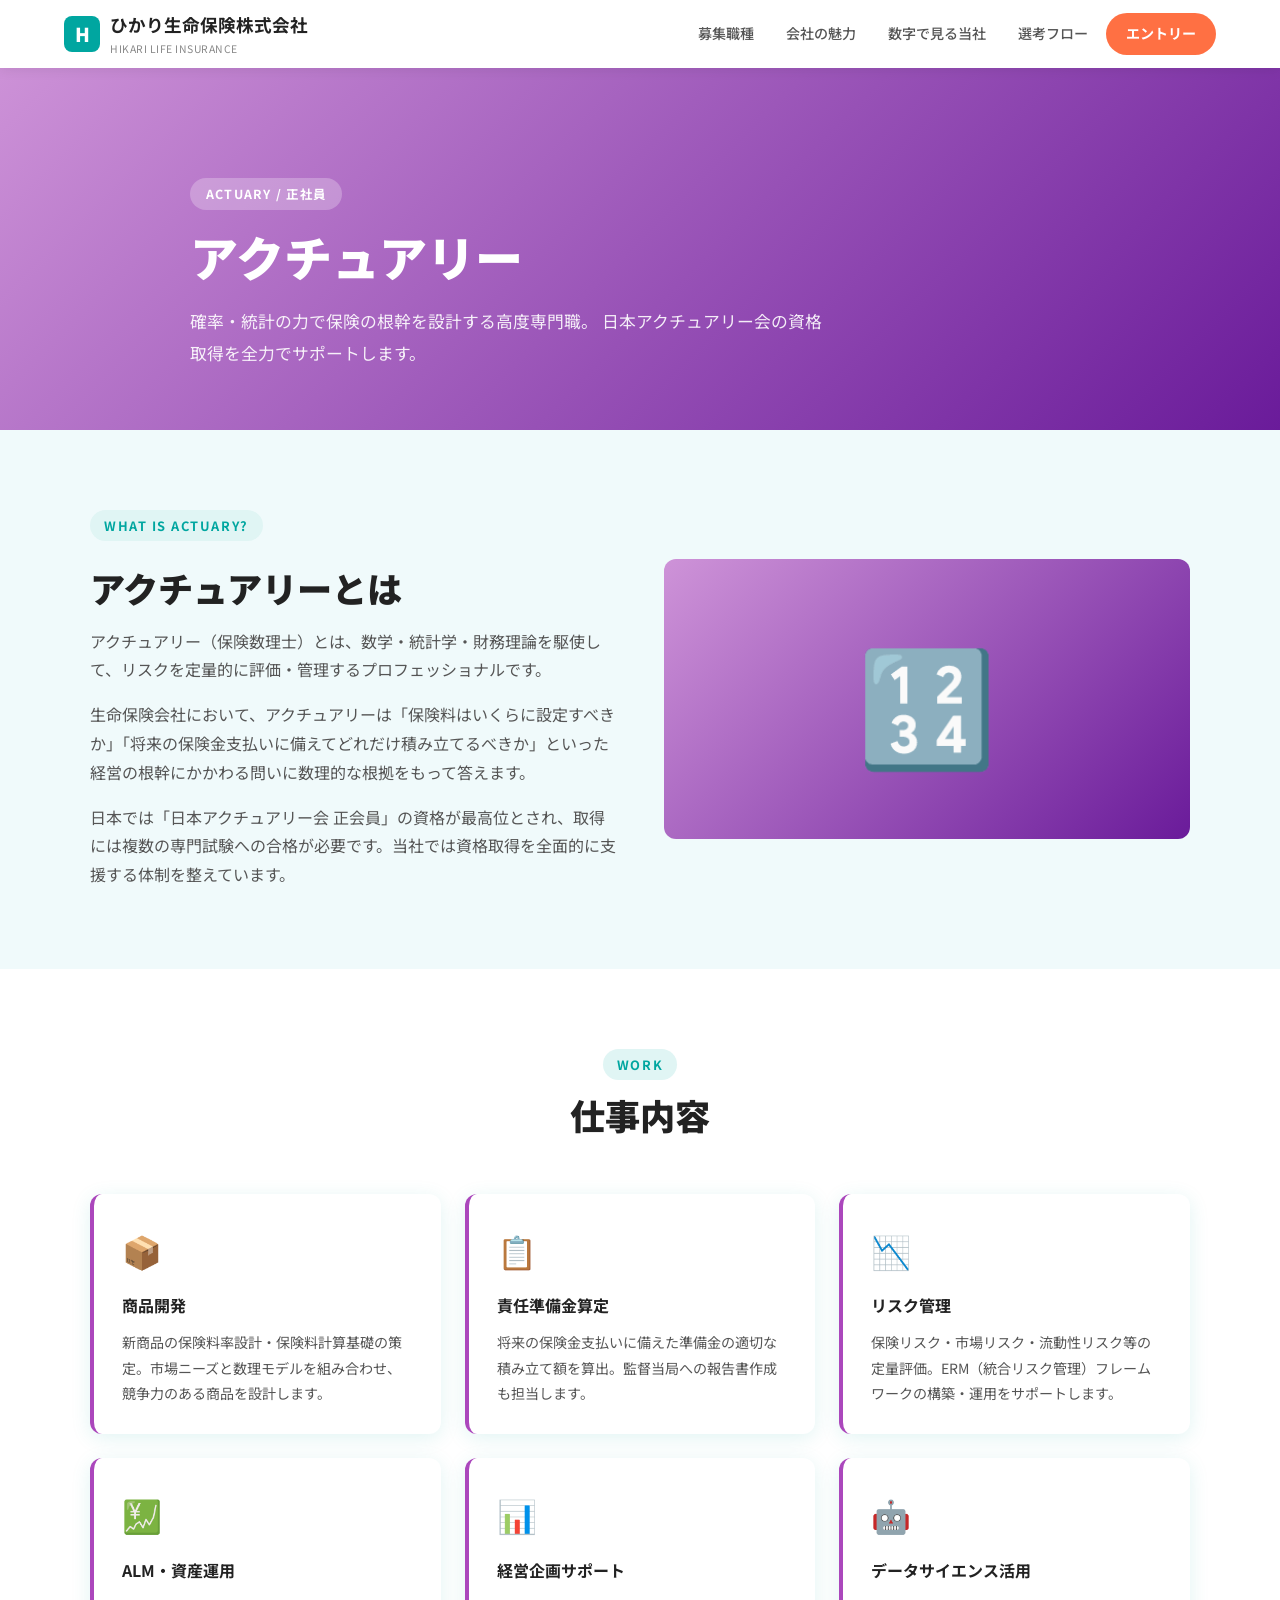
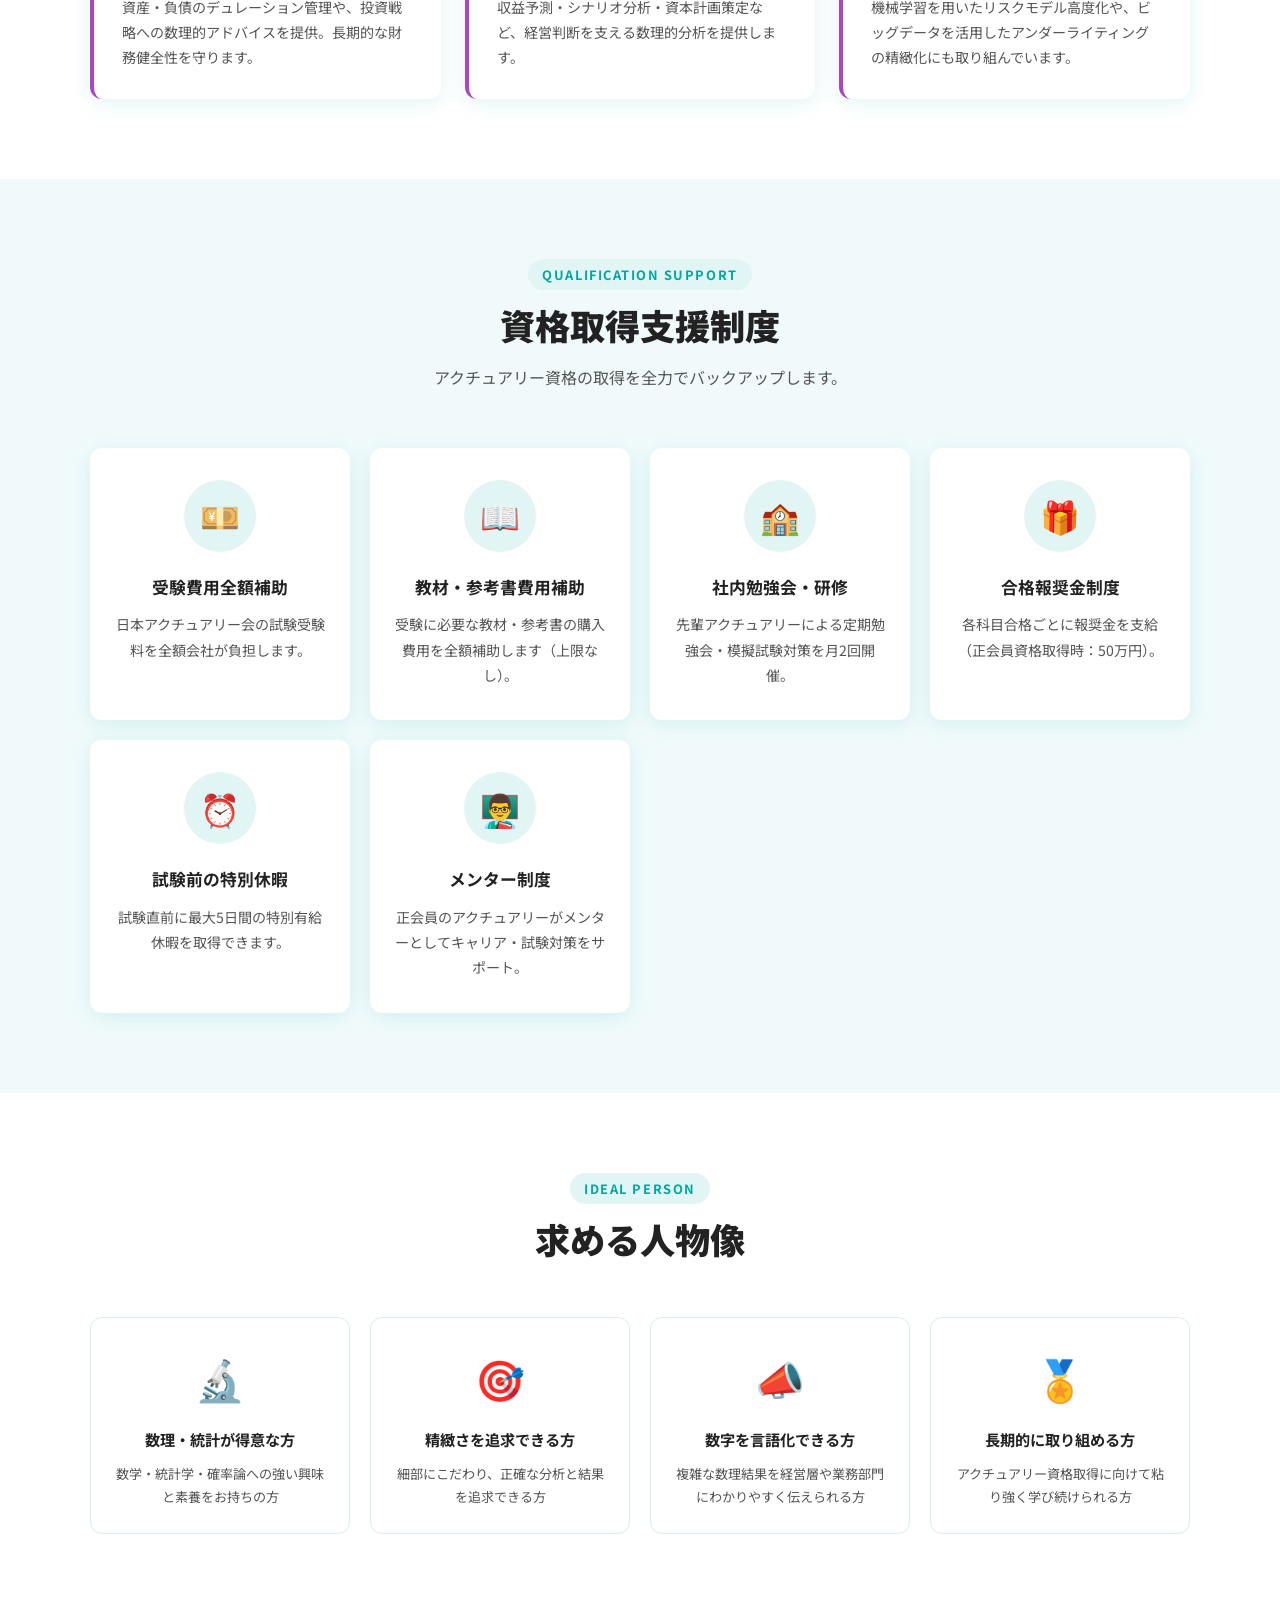
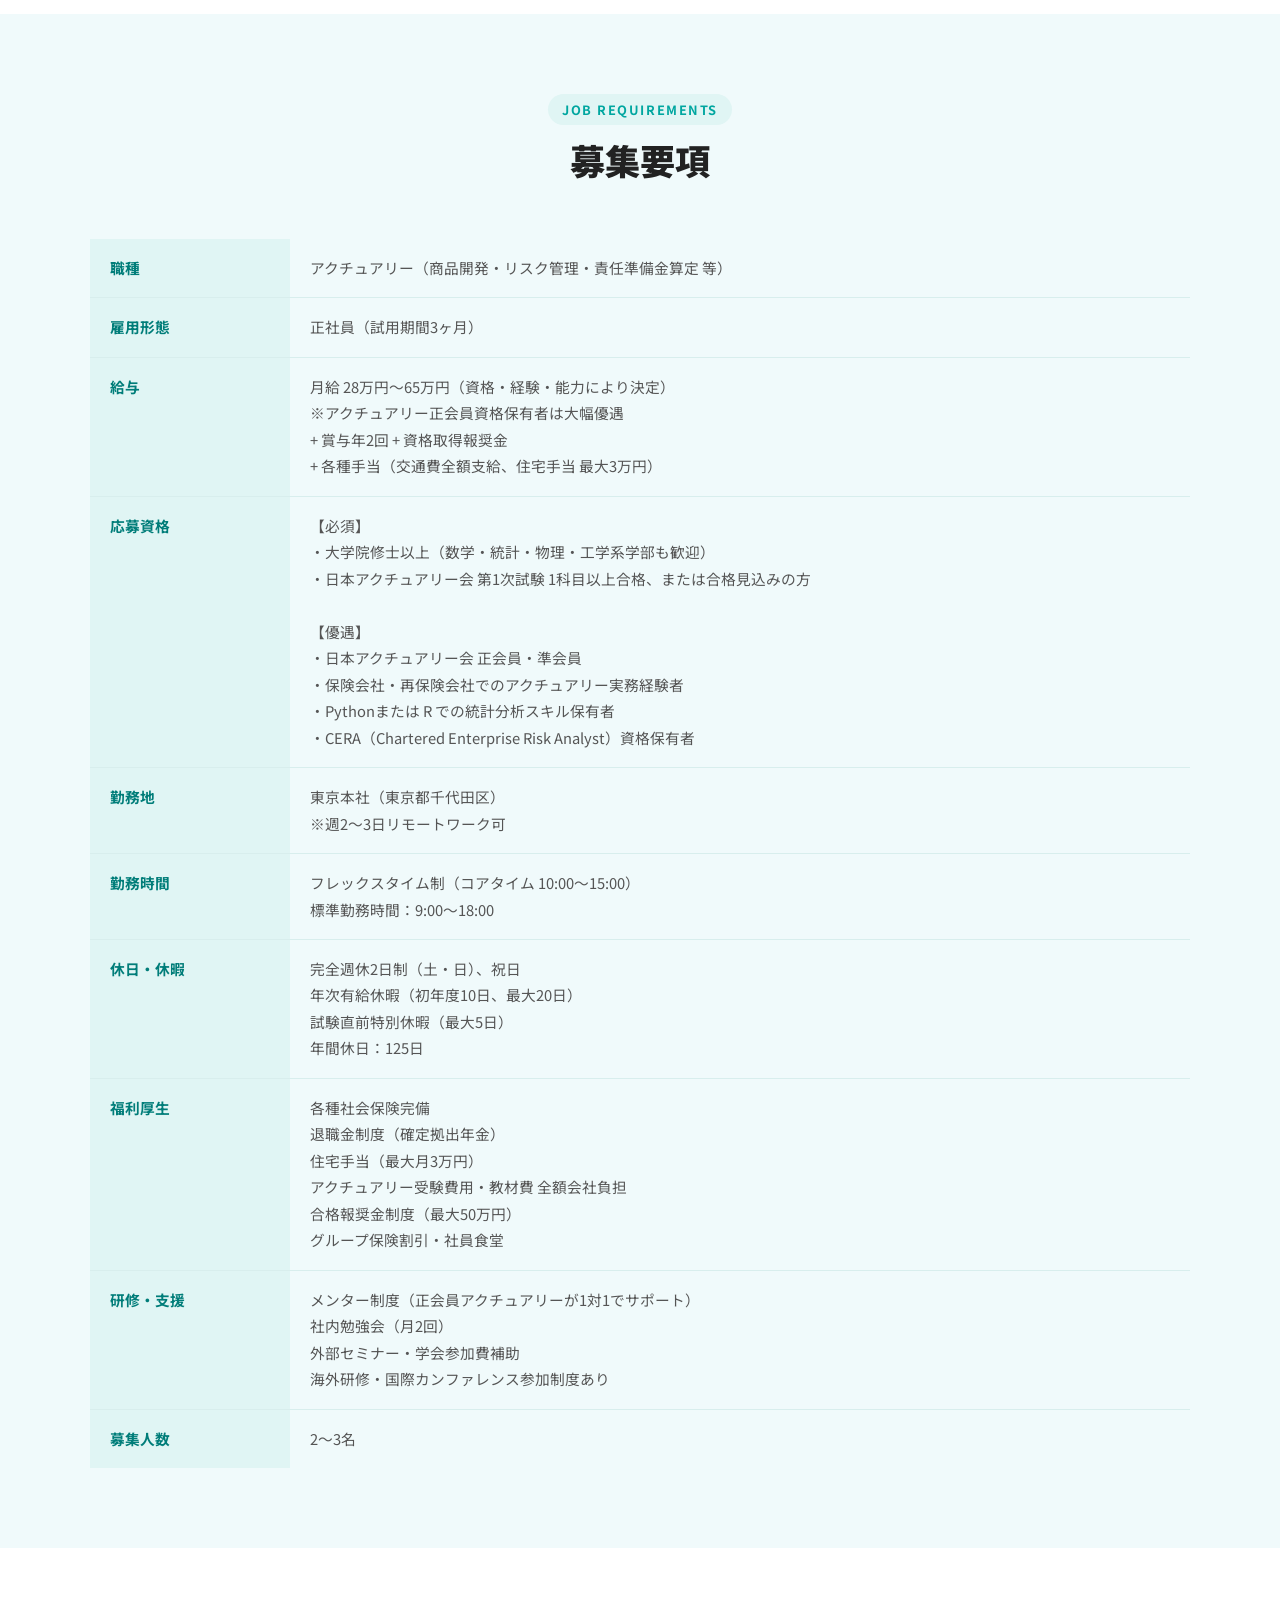
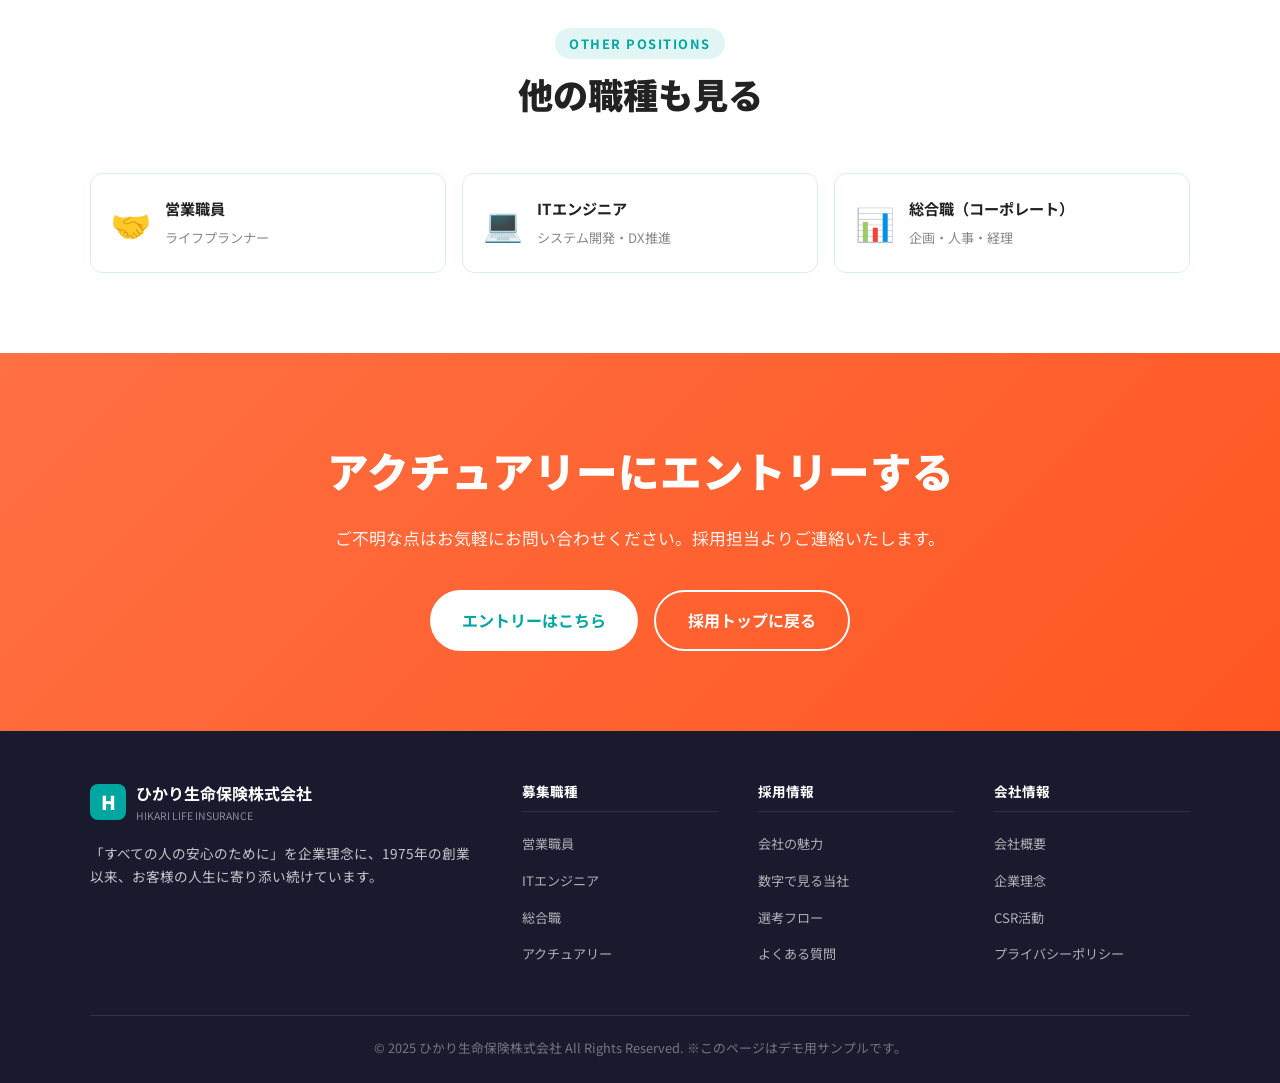
==== actuary.html @ d6d410f1 "やったね" ====
<!DOCTYPE html>
<html lang="ja">
<head>
  <meta charset="UTF-8">
  <meta name="viewport" content="width=device-width, initial-scale=1.0">
  <title>アクチュアリー募集 | ひかり生命保険株式会社</title>
  <meta name="description" content="ひかり生命保険のアクチュアリー募集。数理・リスク管理・商品開発で活躍するプロフェッショナルを求めています。">
  <link rel="stylesheet" href="css/style.css">
</head>
<body>

  <!-- ヘッダー -->
  <header class="site-header">
    <div class="header-inner">
      <div class="logo">
        <a href="index.html">
          <div class="logo-mark">H</div>
          <div class="logo-text">
            ひかり生命保険株式会社
            <span>HIKARI LIFE INSURANCE</span>
          </div>
        </a>
      </div>
      <nav class="main-nav" id="mainNav">
        <ul>
          <li><a href="index.html#jobs">募集職種</a></li>
          <li><a href="index.html#appeal">会社の魅力</a></li>
          <li><a href="index.html#numbers">数字で見る当社</a></li>
          <li><a href="index.html#flow">選考フロー</a></li>
          <li><a href="#" class="btn-entry-nav">エントリー</a></li>
        </ul>
      </nav>
      <button class="hamburger" id="hamburger" aria-label="メニュー">
        <span></span><span></span><span></span>
      </button>
    </div>
  </header>

  <!-- パンくず -->
  <nav class="breadcrumb">
    <ol>
      <li><a href="index.html">採用トップ</a></li>
      <li>アクチュアリー</li>
    </ol>
  </nav>

  <!-- ページヒーロー -->
  <section class="page-hero act">
    <div class="page-hero-inner">
      <span class="page-hero-badge">ACTUARY / 正社員</span>
      <h1>アクチュアリー</h1>
      <p class="page-hero-desc">
        確率・統計の力で保険の根幹を設計する高度専門職。
        日本アクチュアリー会の資格取得を全力でサポートします。
      </p>
    </div>
  </section>

  <!-- アクチュアリーとは -->
  <section class="section section-light">
    <div class="container">
      <div style="display: grid; grid-template-columns: 1fr 1fr; gap: 48px; align-items: center;">
        <div>
          <span class="section-label">WHAT IS ACTUARY?</span>
          <h2 class="section-title" style="text-align: left; margin-top: 12px;">アクチュアリーとは</h2>
          <p style="color: var(--text-mid); margin-bottom: 16px;">
            アクチュアリー（保険数理士）とは、数学・統計学・財務理論を駆使して、リスクを定量的に評価・管理するプロフェッショナルです。
          </p>
          <p style="color: var(--text-mid); margin-bottom: 16px;">
            生命保険会社において、アクチュアリーは「保険料はいくらに設定すべきか」「将来の保険金支払いに備えてどれだけ積み立てるべきか」といった経営の根幹にかかわる問いに数理的な根拠をもって答えます。
          </p>
          <p style="color: var(--text-mid);">
            日本では「日本アクチュアリー会 正会員」の資格が最高位とされ、取得には複数の専門試験への合格が必要です。当社では資格取得を全面的に支援する体制を整えています。
          </p>
        </div>
        <div style="background: linear-gradient(135deg, #CE93D8, #6A1B9A); border-radius: var(--radius); height: 280px; display: flex; align-items: center; justify-content: center; font-size: 7rem;">
          🔢
        </div>
      </div>
    </div>
  </section>

  <!-- 仕事内容 -->
  <section class="section">
    <div class="container">
      <div class="section-head">
        <span class="section-label">WORK</span>
        <h2 class="section-title">仕事内容</h2>
      </div>
      <div style="display: grid; grid-template-columns: repeat(auto-fit, minmax(260px, 1fr)); gap: 24px;">

        <div style="background: white; border-radius: var(--radius); padding: 28px; box-shadow: var(--shadow); border-left: 4px solid #AB47BC;">
          <div style="font-size: 2rem; margin-bottom: 12px;">📦</div>
          <h3 style="font-size: 1rem; font-weight: 700; color: var(--text-dark); margin-bottom: 10px;">商品開発</h3>
          <p style="font-size: 0.88rem; color: var(--text-mid);">
            新商品の保険料率設計・保険料計算基礎の策定。市場ニーズと数理モデルを組み合わせ、競争力のある商品を設計します。
          </p>
        </div>

        <div style="background: white; border-radius: var(--radius); padding: 28px; box-shadow: var(--shadow); border-left: 4px solid #AB47BC;">
          <div style="font-size: 2rem; margin-bottom: 12px;">📋</div>
          <h3 style="font-size: 1rem; font-weight: 700; color: var(--text-dark); margin-bottom: 10px;">責任準備金算定</h3>
          <p style="font-size: 0.88rem; color: var(--text-mid);">
            将来の保険金支払いに備えた準備金の適切な積み立て額を算出。監督当局への報告書作成も担当します。
          </p>
        </div>

        <div style="background: white; border-radius: var(--radius); padding: 28px; box-shadow: var(--shadow); border-left: 4px solid #AB47BC;">
          <div style="font-size: 2rem; margin-bottom: 12px;">📉</div>
          <h3 style="font-size: 1rem; font-weight: 700; color: var(--text-dark); margin-bottom: 10px;">リスク管理</h3>
          <p style="font-size: 0.88rem; color: var(--text-mid);">
            保険リスク・市場リスク・流動性リスク等の定量評価。ERM（統合リスク管理）フレームワークの構築・運用をサポートします。
          </p>
        </div>

        <div style="background: white; border-radius: var(--radius); padding: 28px; box-shadow: var(--shadow); border-left: 4px solid #AB47BC;">
          <div style="font-size: 2rem; margin-bottom: 12px;">💹</div>
          <h3 style="font-size: 1rem; font-weight: 700; color: var(--text-dark); margin-bottom: 10px;">ALM・資産運用</h3>
          <p style="font-size: 0.88rem; color: var(--text-mid);">
            資産・負債のデュレーション管理や、投資戦略への数理的アドバイスを提供。長期的な財務健全性を守ります。
          </p>
        </div>

        <div style="background: white; border-radius: var(--radius); padding: 28px; box-shadow: var(--shadow); border-left: 4px solid #AB47BC;">
          <div style="font-size: 2rem; margin-bottom: 12px;">📊</div>
          <h3 style="font-size: 1rem; font-weight: 700; color: var(--text-dark); margin-bottom: 10px;">経営企画サポート</h3>
          <p style="font-size: 0.88rem; color: var(--text-mid);">
            収益予測・シナリオ分析・資本計画策定など、経営判断を支える数理的分析を提供します。
          </p>
        </div>

        <div style="background: white; border-radius: var(--radius); padding: 28px; box-shadow: var(--shadow); border-left: 4px solid #AB47BC;">
          <div style="font-size: 2rem; margin-bottom: 12px;">🤖</div>
          <h3 style="font-size: 1rem; font-weight: 700; color: var(--text-dark); margin-bottom: 10px;">データサイエンス活用</h3>
          <p style="font-size: 0.88rem; color: var(--text-mid);">
            機械学習を用いたリスクモデル高度化や、ビッグデータを活用したアンダーライティングの精緻化にも取り組んでいます。
          </p>
        </div>

      </div>
    </div>
  </section>

  <!-- 資格取得支援 -->
  <section class="section section-light">
    <div class="container">
      <div class="section-head">
        <span class="section-label">QUALIFICATION SUPPORT</span>
        <h2 class="section-title">資格取得支援制度</h2>
        <p class="section-desc">アクチュアリー資格の取得を全力でバックアップします。</p>
      </div>
      <div style="display: grid; grid-template-columns: repeat(auto-fit, minmax(240px, 1fr)); gap: 20px;">
        <div class="appeal-item">
          <div class="appeal-icon">💴</div>
          <h3>受験費用全額補助</h3>
          <p>日本アクチュアリー会の試験受験料を全額会社が負担します。</p>
        </div>
        <div class="appeal-item">
          <div class="appeal-icon">📖</div>
          <h3>教材・参考書費用補助</h3>
          <p>受験に必要な教材・参考書の購入費用を全額補助します（上限なし）。</p>
        </div>
        <div class="appeal-item">
          <div class="appeal-icon">🏫</div>
          <h3>社内勉強会・研修</h3>
          <p>先輩アクチュアリーによる定期勉強会・模擬試験対策を月2回開催。</p>
        </div>
        <div class="appeal-item">
          <div class="appeal-icon">🎁</div>
          <h3>合格報奨金制度</h3>
          <p>各科目合格ごとに報奨金を支給（正会員資格取得時：50万円）。</p>
        </div>
        <div class="appeal-item">
          <div class="appeal-icon">⏰</div>
          <h3>試験前の特別休暇</h3>
          <p>試験直前に最大5日間の特別有給休暇を取得できます。</p>
        </div>
        <div class="appeal-item">
          <div class="appeal-icon">👨‍🏫</div>
          <h3>メンター制度</h3>
          <p>正会員のアクチュアリーがメンターとしてキャリア・試験対策をサポート。</p>
        </div>
      </div>
    </div>
  </section>

  <!-- 求める人物像 -->
  <section class="section">
    <div class="container">
      <div class="section-head">
        <span class="section-label">IDEAL PERSON</span>
        <h2 class="section-title">求める人物像</h2>
      </div>
      <div class="persona-grid">
        <div class="persona-card">
          <div class="persona-icon">🔬</div>
          <h4>数理・統計が得意な方</h4>
          <p>数学・統計学・確率論への強い興味と素養をお持ちの方</p>
        </div>
        <div class="persona-card">
          <div class="persona-icon">🎯</div>
          <h4>精緻さを追求できる方</h4>
          <p>細部にこだわり、正確な分析と結果を追求できる方</p>
        </div>
        <div class="persona-card">
          <div class="persona-icon">📣</div>
          <h4>数字を言語化できる方</h4>
          <p>複雑な数理結果を経営層や業務部門にわかりやすく伝えられる方</p>
        </div>
        <div class="persona-card">
          <div class="persona-icon">🏅</div>
          <h4>長期的に取り組める方</h4>
          <p>アクチュアリー資格取得に向けて粘り強く学び続けられる方</p>
        </div>
      </div>
    </div>
  </section>

  <!-- 募集要項 -->
  <section class="section section-light">
    <div class="container">
      <div class="section-head">
        <span class="section-label">JOB REQUIREMENTS</span>
        <h2 class="section-title">募集要項</h2>
      </div>
      <div style="overflow-x: auto;">
        <table class="job-table">
          <tr>
            <th>職種</th>
            <td>アクチュアリー（商品開発・リスク管理・責任準備金算定 等）</td>
          </tr>
          <tr>
            <th>雇用形態</th>
            <td>正社員（試用期間3ヶ月）</td>
          </tr>
          <tr>
            <th>給与</th>
            <td>
              月給 28万円〜65万円（資格・経験・能力により決定）<br>
              ※アクチュアリー正会員資格保有者は大幅優遇<br>
              + 賞与年2回 + 資格取得報奨金<br>
              + 各種手当（交通費全額支給、住宅手当 最大3万円）
            </td>
          </tr>
          <tr>
            <th>応募資格</th>
            <td>
              【必須】<br>
              ・大学院修士以上（数学・統計・物理・工学系学部も歓迎）<br>
              ・日本アクチュアリー会 第1次試験 1科目以上合格、または合格見込みの方<br><br>
              【優遇】<br>
              ・日本アクチュアリー会 正会員・準会員<br>
              ・保険会社・再保険会社でのアクチュアリー実務経験者<br>
              ・Pythonまたは R での統計分析スキル保有者<br>
              ・CERA（Chartered Enterprise Risk Analyst）資格保有者
            </td>
          </tr>
          <tr>
            <th>勤務地</th>
            <td>東京本社（東京都千代田区）<br>※週2〜3日リモートワーク可</td>
          </tr>
          <tr>
            <th>勤務時間</th>
            <td>フレックスタイム制（コアタイム 10:00〜15:00）<br>標準勤務時間：9:00〜18:00</td>
          </tr>
          <tr>
            <th>休日・休暇</th>
            <td>
              完全週休2日制（土・日）、祝日<br>
              年次有給休暇（初年度10日、最大20日）<br>
              試験直前特別休暇（最大5日）<br>
              年間休日：125日
            </td>
          </tr>
          <tr>
            <th>福利厚生</th>
            <td>
              各種社会保険完備<br>
              退職金制度（確定拠出年金）<br>
              住宅手当（最大月3万円）<br>
              アクチュアリー受験費用・教材費 全額会社負担<br>
              合格報奨金制度（最大50万円）<br>
              グループ保険割引・社員食堂
            </td>
          </tr>
          <tr>
            <th>研修・支援</th>
            <td>
              メンター制度（正会員アクチュアリーが1対1でサポート）<br>
              社内勉強会（月2回）<br>
              外部セミナー・学会参加費補助<br>
              海外研修・国際カンファレンス参加制度あり
            </td>
          </tr>
          <tr>
            <th>募集人数</th>
            <td>2〜3名</td>
          </tr>
        </table>
      </div>
    </div>
  </section>

  <!-- 他の職種 -->
  <section class="section">
    <div class="container">
      <div class="section-head">
        <span class="section-label">OTHER POSITIONS</span>
        <h2 class="section-title">他の職種も見る</h2>
      </div>
      <div class="other-jobs">
        <a href="sales.html" class="other-job-link">
          <span class="job-emoji">🤝</span>
          <div>
            <strong>営業職員</strong><br>
            <span style="font-size:0.82rem; color:var(--text-light); font-weight:400;">ライフプランナー</span>
          </div>
        </a>
        <a href="it.html" class="other-job-link">
          <span class="job-emoji">💻</span>
          <div>
            <strong>ITエンジニア</strong><br>
            <span style="font-size:0.82rem; color:var(--text-light); font-weight:400;">システム開発・DX推進</span>
          </div>
        </a>
        <a href="corporate.html" class="other-job-link">
          <span class="job-emoji">📊</span>
          <div>
            <strong>総合職（コーポレート）</strong><br>
            <span style="font-size:0.82rem; color:var(--text-light); font-weight:400;">企画・人事・経理</span>
          </div>
        </a>
      </div>
    </div>
  </section>

  <!-- CTA -->
  <section class="cta-section">
    <div class="container">
      <h2>アクチュアリーにエントリーする</h2>
      <p>ご不明な点はお気軽にお問い合わせください。採用担当よりご連絡いたします。</p>
      <div style="display:flex; gap:16px; justify-content:center; flex-wrap:wrap;">
        <a href="#" class="btn btn-white">エントリーはこちら</a>
        <a href="index.html" class="btn btn-outline" style="border-color:white; color:white;">採用トップに戻る</a>
      </div>
    </div>
  </section>

  <!-- フッター -->
  <footer class="site-footer">
    <div class="footer-inner">
      <div class="footer-top">
        <div class="footer-brand">
          <div class="footer-logo">
            <div class="logo-mark">H</div>
            <div class="footer-logo-text">
              ひかり生命保険株式会社
              <span>HIKARI LIFE INSURANCE</span>
            </div>
          </div>
          <p>「すべての人の安心のために」を企業理念に、1975年の創業以来、お客様の人生に寄り添い続けています。</p>
        </div>
        <div class="footer-nav">
          <h4>募集職種</h4>
          <ul>
            <li><a href="sales.html">営業職員</a></li>
            <li><a href="it.html">ITエンジニア</a></li>
            <li><a href="corporate.html">総合職</a></li>
            <li><a href="actuary.html">アクチュアリー</a></li>
          </ul>
        </div>
        <div class="footer-nav">
          <h4>採用情報</h4>
          <ul>
            <li><a href="index.html#appeal">会社の魅力</a></li>
            <li><a href="index.html#numbers">数字で見る当社</a></li>
            <li><a href="index.html#flow">選考フロー</a></li>
            <li><a href="#">よくある質問</a></li>
          </ul>
        </div>
        <div class="footer-nav">
          <h4>会社情報</h4>
          <ul>
            <li><a href="#">会社概要</a></li>
            <li><a href="#">企業理念</a></li>
            <li><a href="#">CSR活動</a></li>
            <li><a href="#">プライバシーポリシー</a></li>
          </ul>
        </div>
      </div>
      <div class="footer-bottom">
        <p>&copy; 2025 ひかり生命保険株式会社 All Rights Reserved. ※このページはデモ用サンプルです。</p>
      </div>
    </div>
  </footer>

  <script src="js/main.js"></script>
</body>
</html>
---- css/style.css ----
/* ===========================
   共通スタイル - 生命保険会社採用サイト
   =========================== */

/* Google Fonts */
@import url('https://fonts.googleapis.com/css2?family=Noto+Sans+JP:wght@300;400;500;700;900&display=swap');

/* CSS変数 */
:root {
  --primary: #00A6A0;
  --primary-dark: #007D79;
  --primary-light: #E0F5F4;
  --accent: #FF7043;
  --accent-dark: #E64A19;
  --bg-light: #F0FAFB;
  --bg-gray: #F5F5F5;
  --white: #FFFFFF;
  --text-dark: #222222;
  --text-mid: #555555;
  --text-light: #888888;
  --border: #D8EEED;
  --shadow: 0 4px 20px rgba(0, 166, 160, 0.12);
  --shadow-hover: 0 8px 32px rgba(0, 166, 160, 0.22);
  --radius: 12px;
  --radius-sm: 6px;
  --transition: 0.25s ease;
}

/* リセット */
*, *::before, *::after {
  box-sizing: border-box;
  margin: 0;
  padding: 0;
}

html {
  scroll-behavior: smooth;
}

body {
  font-family: 'Noto Sans JP', sans-serif;
  font-size: 16px;
  line-height: 1.8;
  color: var(--text-dark);
  background: var(--white);
}

img {
  max-width: 100%;
  height: auto;
  display: block;
}

a {
  color: var(--primary);
  text-decoration: none;
  transition: color var(--transition);
}

a:hover {
  color: var(--primary-dark);
}

ul {
  list-style: none;
}

/* ===========================
   ヘッダー・ナビゲーション
   =========================== */

.site-header {
  position: fixed;
  top: 0;
  left: 0;
  right: 0;
  z-index: 1000;
  background: var(--white);
  box-shadow: 0 2px 12px rgba(0,0,0,0.08);
  transition: box-shadow var(--transition);
}

.header-inner {
  max-width: 1200px;
  margin: 0 auto;
  padding: 0 24px;
  height: 68px;
  display: flex;
  align-items: center;
  justify-content: space-between;
}

.logo a {
  display: flex;
  align-items: center;
  gap: 10px;
  color: var(--text-dark);
  font-weight: 700;
  font-size: 1.1rem;
}

.logo-mark {
  width: 36px;
  height: 36px;
  background: var(--primary);
  border-radius: 8px;
  display: flex;
  align-items: center;
  justify-content: center;
  color: white;
  font-size: 1.2rem;
  font-weight: 900;
}

.logo-text span {
  display: block;
  font-size: 0.65rem;
  font-weight: 400;
  color: var(--text-light);
  letter-spacing: 0.05em;
}

.main-nav ul {
  display: flex;
  align-items: center;
  gap: 4px;
}

.main-nav ul li a {
  display: block;
  padding: 8px 14px;
  color: var(--text-mid);
  font-size: 0.88rem;
  font-weight: 500;
  border-radius: var(--radius-sm);
  transition: background var(--transition), color var(--transition);
}

.main-nav ul li a:hover {
  background: var(--primary-light);
  color: var(--primary);
}

.btn-entry-nav {
  background: var(--accent) !important;
  color: var(--white) !important;
  padding: 8px 20px !important;
  border-radius: 24px !important;
  font-weight: 700 !important;
}

.btn-entry-nav:hover {
  background: var(--accent-dark) !important;
}

/* ハンバーガーメニュー */
.hamburger {
  display: none;
  flex-direction: column;
  gap: 5px;
  cursor: pointer;
  padding: 8px;
  border: none;
  background: none;
}

.hamburger span {
  display: block;
  width: 24px;
  height: 2px;
  background: var(--text-dark);
  border-radius: 2px;
  transition: all var(--transition);
}

.hamburger.active span:nth-child(1) {
  transform: translateY(7px) rotate(45deg);
}

.hamburger.active span:nth-child(2) {
  opacity: 0;
}

.hamburger.active span:nth-child(3) {
  transform: translateY(-7px) rotate(-45deg);
}

/* ===========================
   ボタン
   =========================== */

.btn {
  display: inline-flex;
  align-items: center;
  justify-content: center;
  gap: 8px;
  padding: 14px 32px;
  border-radius: 32px;
  font-size: 1rem;
  font-weight: 700;
  font-family: 'Noto Sans JP', sans-serif;
  cursor: pointer;
  border: none;
  transition: all var(--transition);
  text-decoration: none;
}

.btn-primary {
  background: var(--primary);
  color: var(--white);
}

.btn-primary:hover {
  background: var(--primary-dark);
  color: var(--white);
  transform: translateY(-2px);
  box-shadow: 0 6px 20px rgba(0, 166, 160, 0.35);
}

.btn-accent {
  background: var(--accent);
  color: var(--white);
}

.btn-accent:hover {
  background: var(--accent-dark);
  color: var(--white);
  transform: translateY(-2px);
  box-shadow: 0 6px 20px rgba(255, 112, 67, 0.35);
}

.btn-outline {
  background: transparent;
  color: var(--primary);
  border: 2px solid var(--primary);
}

.btn-outline:hover {
  background: var(--primary);
  color: var(--white);
  transform: translateY(-2px);
}

.btn-white {
  background: var(--white);
  color: var(--primary);
}

.btn-white:hover {
  background: var(--primary-light);
  color: var(--primary-dark);
  transform: translateY(-2px);
}

/* ===========================
   セクション共通
   =========================== */

.section {
  padding: 80px 24px;
}

.section-light {
  background: var(--bg-light);
}

.section-gray {
  background: var(--bg-gray);
}

.section-dark {
  background: var(--primary);
  color: var(--white);
}

.container {
  max-width: 1100px;
  margin: 0 auto;
}

.section-head {
  text-align: center;
  margin-bottom: 56px;
}

.section-label {
  display: inline-block;
  color: var(--primary);
  font-size: 0.8rem;
  font-weight: 700;
  letter-spacing: 0.12em;
  text-transform: uppercase;
  margin-bottom: 12px;
  padding: 4px 14px;
  background: var(--primary-light);
  border-radius: 20px;
}

.section-title {
  font-size: clamp(1.6rem, 3vw, 2.2rem);
  font-weight: 900;
  color: var(--text-dark);
  line-height: 1.3;
  margin-bottom: 16px;
}

.section-dark .section-title {
  color: var(--white);
}

.section-desc {
  font-size: 1rem;
  color: var(--text-mid);
  max-width: 600px;
  margin: 0 auto;
}

.section-dark .section-desc {
  color: rgba(255,255,255,0.85);
}

/* ===========================
   ヒーローセクション（index）
   =========================== */

.hero {
  min-height: 100vh;
  background: linear-gradient(135deg, #00A6A0 0%, #007D79 40%, #005F5C 100%);
  display: flex;
  align-items: center;
  padding: 100px 24px 60px;
  position: relative;
  overflow: hidden;
}

.hero::before {
  content: '';
  position: absolute;
  top: -10%;
  right: -5%;
  width: 600px;
  height: 600px;
  background: rgba(255,255,255,0.06);
  border-radius: 50%;
}

.hero::after {
  content: '';
  position: absolute;
  bottom: -15%;
  left: -8%;
  width: 500px;
  height: 500px;
  background: rgba(255,255,255,0.04);
  border-radius: 50%;
}

.hero-inner {
  max-width: 1100px;
  margin: 0 auto;
  display: grid;
  grid-template-columns: 1fr 1fr;
  gap: 60px;
  align-items: center;
  position: relative;
  z-index: 1;
}

.hero-label {
  display: inline-block;
  background: rgba(255,255,255,0.2);
  color: var(--white);
  font-size: 0.78rem;
  font-weight: 700;
  letter-spacing: 0.1em;
  padding: 6px 16px;
  border-radius: 20px;
  margin-bottom: 20px;
}

.hero-title {
  font-size: clamp(2.2rem, 4.5vw, 3.4rem);
  font-weight: 900;
  color: var(--white);
  line-height: 1.25;
  margin-bottom: 24px;
  letter-spacing: -0.02em;
}

.hero-title em {
  font-style: normal;
  color: #FFD54F;
}

.hero-desc {
  font-size: 1.05rem;
  color: rgba(255,255,255,0.9);
  margin-bottom: 40px;
  line-height: 1.9;
}

.hero-btns {
  display: flex;
  gap: 16px;
  flex-wrap: wrap;
}

.hero-visual {
  display: flex;
  flex-direction: column;
  gap: 16px;
}

.hero-card {
  background: rgba(255,255,255,0.12);
  backdrop-filter: blur(10px);
  border: 1px solid rgba(255,255,255,0.2);
  border-radius: var(--radius);
  padding: 20px 24px;
  display: flex;
  align-items: center;
  gap: 16px;
  transition: transform var(--transition);
}

.hero-card:hover {
  transform: translateX(6px);
}

.hero-card-icon {
  font-size: 2rem;
  flex-shrink: 0;
}

.hero-card-text strong {
  display: block;
  color: var(--white);
  font-size: 1rem;
  font-weight: 700;
}

.hero-card-text span {
  color: rgba(255,255,255,0.75);
  font-size: 0.85rem;
}

/* ===========================
   職種カード
   =========================== */

.job-grid {
  display: grid;
  grid-template-columns: repeat(auto-fit, minmax(240px, 1fr));
  gap: 24px;
}

.job-card {
  background: var(--white);
  border-radius: var(--radius);
  overflow: hidden;
  box-shadow: var(--shadow);
  transition: transform var(--transition), box-shadow var(--transition);
  display: flex;
  flex-direction: column;
}

.job-card:hover {
  transform: translateY(-6px);
  box-shadow: var(--shadow-hover);
}

.job-card-banner {
  height: 140px;
  display: flex;
  align-items: center;
  justify-content: center;
  font-size: 3.5rem;
  position: relative;
}

.job-card-banner.sales { background: linear-gradient(135deg, #FF7043, #FF5722); }
.job-card-banner.it    { background: linear-gradient(135deg, #42A5F5, #1565C0); }
.job-card-banner.corp  { background: linear-gradient(135deg, #26C6DA, #00838F); }
.job-card-banner.act   { background: linear-gradient(135deg, #AB47BC, #6A1B9A); }

.job-card-body {
  padding: 24px;
  flex: 1;
  display: flex;
  flex-direction: column;
}

.job-card-label {
  font-size: 0.75rem;
  font-weight: 700;
  letter-spacing: 0.08em;
  color: var(--text-light);
  text-transform: uppercase;
  margin-bottom: 8px;
}

.job-card-title {
  font-size: 1.2rem;
  font-weight: 900;
  color: var(--text-dark);
  margin-bottom: 12px;
}

.job-card-desc {
  font-size: 0.88rem;
  color: var(--text-mid);
  margin-bottom: 20px;
  flex: 1;
}

.job-card-tags {
  display: flex;
  flex-wrap: wrap;
  gap: 6px;
  margin-bottom: 20px;
}

.tag {
  display: inline-block;
  padding: 3px 10px;
  background: var(--primary-light);
  color: var(--primary-dark);
  border-radius: 20px;
  font-size: 0.75rem;
  font-weight: 500;
}

.job-card-link {
  display: inline-flex;
  align-items: center;
  gap: 6px;
  color: var(--primary);
  font-weight: 700;
  font-size: 0.9rem;
  transition: gap var(--transition);
}

.job-card-link:hover {
  gap: 10px;
}

/* ===========================
   魅力セクション
   =========================== */

.appeal-grid {
  display: grid;
  grid-template-columns: repeat(auto-fit, minmax(220px, 1fr));
  gap: 32px;
}

.appeal-item {
  text-align: center;
  padding: 32px 24px;
  background: var(--white);
  border-radius: var(--radius);
  box-shadow: var(--shadow);
  transition: transform var(--transition);
}

.appeal-item:hover {
  transform: translateY(-4px);
}

.appeal-icon {
  width: 72px;
  height: 72px;
  background: var(--primary-light);
  border-radius: 50%;
  display: flex;
  align-items: center;
  justify-content: center;
  font-size: 2rem;
  margin: 0 auto 20px;
}

.appeal-item h3 {
  font-size: 1.05rem;
  font-weight: 700;
  color: var(--text-dark);
  margin-bottom: 10px;
}

.appeal-item p {
  font-size: 0.88rem;
  color: var(--text-mid);
}

/* ===========================
   数字セクション
   =========================== */

.numbers-grid {
  display: grid;
  grid-template-columns: repeat(auto-fit, minmax(200px, 1fr));
  gap: 2px;
  background: rgba(255,255,255,0.15);
  border-radius: var(--radius);
  overflow: hidden;
}

.number-item {
  padding: 40px 24px;
  text-align: center;
  background: rgba(255,255,255,0.05);
}

.number-value {
  font-size: clamp(2.4rem, 4vw, 3.2rem);
  font-weight: 900;
  color: var(--white);
  line-height: 1;
  margin-bottom: 8px;
}

.number-value sup {
  font-size: 0.5em;
  vertical-align: super;
}

.number-label {
  font-size: 0.9rem;
  color: rgba(255,255,255,0.8);
  font-weight: 500;
}

/* ===========================
   選考フロー
   =========================== */

.flow-steps {
  display: flex;
  align-items: flex-start;
  gap: 0;
  flex-wrap: wrap;
  justify-content: center;
}

.flow-step {
  flex: 1;
  min-width: 150px;
  max-width: 200px;
  text-align: center;
  position: relative;
}

.flow-step:not(:last-child)::after {
  content: '▶';
  position: absolute;
  right: -16px;
  top: 28px;
  font-size: 1.2rem;
  color: var(--primary);
}

.flow-num {
  width: 56px;
  height: 56px;
  background: var(--primary);
  color: var(--white);
  border-radius: 50%;
  display: flex;
  align-items: center;
  justify-content: center;
  font-size: 1.3rem;
  font-weight: 900;
  margin: 0 auto 14px;
}

.flow-step h4 {
  font-size: 0.95rem;
  font-weight: 700;
  color: var(--text-dark);
  margin-bottom: 6px;
}

.flow-step p {
  font-size: 0.8rem;
  color: var(--text-mid);
  line-height: 1.5;
}

/* ===========================
   CTAセクション
   =========================== */

.cta-section {
  background: linear-gradient(135deg, #FF7043 0%, #FF5722 100%);
  padding: 80px 24px;
  text-align: center;
}

.cta-section h2 {
  font-size: clamp(1.8rem, 3.5vw, 2.6rem);
  font-weight: 900;
  color: var(--white);
  margin-bottom: 16px;
}

.cta-section p {
  font-size: 1.05rem;
  color: rgba(255,255,255,0.9);
  margin-bottom: 36px;
}

/* ===========================
   フッター
   =========================== */

.site-footer {
  background: #1A1A2E;
  color: rgba(255,255,255,0.75);
  padding: 48px 24px 24px;
}

.footer-inner {
  max-width: 1100px;
  margin: 0 auto;
}

.footer-top {
  display: grid;
  grid-template-columns: 2fr 1fr 1fr 1fr;
  gap: 40px;
  margin-bottom: 40px;
}

.footer-logo {
  display: flex;
  align-items: center;
  gap: 10px;
  margin-bottom: 16px;
}

.footer-logo .logo-mark {
  background: var(--primary);
}

.footer-logo-text {
  color: var(--white);
  font-weight: 700;
  font-size: 1rem;
}

.footer-logo-text span {
  display: block;
  font-size: 0.65rem;
  font-weight: 400;
  color: rgba(255,255,255,0.5);
}

.footer-brand p {
  font-size: 0.85rem;
  line-height: 1.7;
}

.footer-nav h4 {
  color: var(--white);
  font-size: 0.85rem;
  font-weight: 700;
  margin-bottom: 16px;
  padding-bottom: 8px;
  border-bottom: 1px solid rgba(255,255,255,0.1);
}

.footer-nav ul li {
  margin-bottom: 8px;
}

.footer-nav ul li a {
  color: rgba(255,255,255,0.65);
  font-size: 0.82rem;
  transition: color var(--transition);
}

.footer-nav ul li a:hover {
  color: var(--white);
}

.footer-bottom {
  border-top: 1px solid rgba(255,255,255,0.1);
  padding-top: 20px;
  text-align: center;
  font-size: 0.8rem;
  color: rgba(255,255,255,0.4);
}

/* ===========================
   職種詳細ページ共通
   =========================== */

/* ページヒーロー */
.page-hero {
  padding: 130px 24px 60px;
  position: relative;
  overflow: hidden;
}

.page-hero.sales { background: linear-gradient(135deg, #FF8A65, #FF5722); }
.page-hero.it    { background: linear-gradient(135deg, #64B5F6, #1565C0); }
.page-hero.corp  { background: linear-gradient(135deg, #4DD0E1, #00838F); }
.page-hero.act   { background: linear-gradient(135deg, #CE93D8, #6A1B9A); }

.page-hero-inner {
  max-width: 900px;
  margin: 0 auto;
  position: relative;
  z-index: 1;
}

.page-hero-badge {
  display: inline-block;
  background: rgba(255,255,255,0.25);
  color: var(--white);
  font-size: 0.78rem;
  font-weight: 700;
  letter-spacing: 0.1em;
  padding: 5px 16px;
  border-radius: 20px;
  margin-bottom: 16px;
}

.page-hero h1 {
  font-size: clamp(2rem, 4vw, 3rem);
  font-weight: 900;
  color: var(--white);
  margin-bottom: 20px;
  line-height: 1.25;
}

.page-hero-desc {
  font-size: 1.05rem;
  color: rgba(255,255,255,0.9);
  max-width: 640px;
  line-height: 1.9;
}

/* パンくず */
.breadcrumb {
  background: var(--bg-gray);
  padding: 12px 24px;
}

.breadcrumb ol {
  max-width: 1100px;
  margin: 0 auto;
  display: flex;
  align-items: center;
  gap: 8px;
  font-size: 0.82rem;
  color: var(--text-light);
}

.breadcrumb ol li:not(:last-child)::after {
  content: '›';
  margin-left: 8px;
}

.breadcrumb ol li a {
  color: var(--primary);
}

/* 仕事内容 */
.work-content {
  display: grid;
  grid-template-columns: 1fr 1fr;
  gap: 48px;
  align-items: start;
}

.work-content.reverse {
  grid-template-columns: 1fr 1fr;
}

.work-text h3 {
  font-size: 1.4rem;
  font-weight: 900;
  color: var(--text-dark);
  margin-bottom: 16px;
  line-height: 1.4;
}

.work-text p {
  font-size: 0.95rem;
  color: var(--text-mid);
  margin-bottom: 16px;
}

.work-visual {
  background: var(--primary-light);
  border-radius: var(--radius);
  height: 260px;
  display: flex;
  align-items: center;
  justify-content: center;
  font-size: 6rem;
}

/* チェックリスト */
.check-list {
  margin-top: 16px;
}

.check-list li {
  display: flex;
  align-items: flex-start;
  gap: 10px;
  padding: 8px 0;
  font-size: 0.92rem;
  color: var(--text-mid);
  border-bottom: 1px solid var(--border);
}

.check-list li::before {
  content: '✓';
  color: var(--primary);
  font-weight: 700;
  flex-shrink: 0;
  margin-top: 2px;
}

/* 一日の流れ */
.timeline {
  position: relative;
  padding-left: 32px;
}

.timeline::before {
  content: '';
  position: absolute;
  left: 11px;
  top: 0;
  bottom: 0;
  width: 2px;
  background: var(--border);
}

.timeline-item {
  position: relative;
  margin-bottom: 28px;
}

.timeline-item::before {
  content: '';
  position: absolute;
  left: -25px;
  top: 6px;
  width: 12px;
  height: 12px;
  background: var(--primary);
  border-radius: 50%;
  border: 2px solid var(--white);
  box-shadow: 0 0 0 2px var(--primary);
}

.timeline-time {
  font-size: 0.8rem;
  font-weight: 700;
  color: var(--primary);
  margin-bottom: 4px;
}

.timeline-item h4 {
  font-size: 1rem;
  font-weight: 700;
  color: var(--text-dark);
  margin-bottom: 4px;
}

.timeline-item p {
  font-size: 0.85rem;
  color: var(--text-mid);
}

/* 募集要項テーブル */
.job-table {
  width: 100%;
  border-collapse: collapse;
  font-size: 0.92rem;
}

.job-table th,
.job-table td {
  padding: 16px 20px;
  text-align: left;
  border-bottom: 1px solid var(--border);
  vertical-align: top;
}

.job-table th {
  width: 200px;
  background: var(--primary-light);
  color: var(--primary-dark);
  font-weight: 700;
  white-space: nowrap;
}

.job-table td {
  color: var(--text-mid);
}

.job-table tr:last-child th,
.job-table tr:last-child td {
  border-bottom: none;
}

/* スキルタグ */
.skill-tags {
  display: flex;
  flex-wrap: wrap;
  gap: 8px;
  margin-top: 12px;
}

.skill-tag {
  padding: 4px 14px;
  background: var(--bg-gray);
  border: 1px solid var(--border);
  border-radius: 20px;
  font-size: 0.8rem;
  color: var(--text-mid);
  font-weight: 500;
}

.skill-tag.required {
  background: var(--primary-light);
  border-color: var(--primary);
  color: var(--primary-dark);
}

/* 求める人物像カード */
.persona-grid {
  display: grid;
  grid-template-columns: repeat(auto-fit, minmax(200px, 1fr));
  gap: 20px;
}

.persona-card {
  background: var(--white);
  border: 1px solid var(--border);
  border-radius: var(--radius);
  padding: 24px;
  text-align: center;
  transition: border-color var(--transition), box-shadow var(--transition);
}

.persona-card:hover {
  border-color: var(--primary);
  box-shadow: var(--shadow);
}

.persona-icon {
  font-size: 2.5rem;
  margin-bottom: 12px;
}

.persona-card h4 {
  font-size: 0.95rem;
  font-weight: 700;
  color: var(--text-dark);
  margin-bottom: 8px;
}

.persona-card p {
  font-size: 0.82rem;
  color: var(--text-mid);
}

/* 他の職種を見るバナー */
.other-jobs {
  display: grid;
  grid-template-columns: repeat(auto-fit, minmax(200px, 1fr));
  gap: 16px;
}

.other-job-link {
  display: flex;
  align-items: center;
  gap: 14px;
  padding: 20px;
  background: var(--white);
  border: 1px solid var(--border);
  border-radius: var(--radius);
  color: var(--text-dark);
  font-weight: 700;
  font-size: 0.95rem;
  transition: all var(--transition);
}

.other-job-link:hover {
  border-color: var(--primary);
  background: var(--primary-light);
  color: var(--primary);
  transform: translateY(-3px);
  box-shadow: var(--shadow);
}

.other-job-link .job-emoji {
  font-size: 2rem;
}

/* ===========================
   レスポンシブ
   =========================== */

@media (max-width: 900px) {
  .hero-inner {
    grid-template-columns: 1fr;
    gap: 40px;
  }

  .work-content,
  .work-content.reverse {
    grid-template-columns: 1fr;
  }

  .footer-top {
    grid-template-columns: 1fr 1fr;
  }

  .flow-step:not(:last-child)::after {
    display: none;
  }

  .flow-steps {
    flex-direction: column;
    align-items: center;
  }

  .flow-step {
    width: 100%;
    max-width: 100%;
    display: flex;
    align-items: center;
    gap: 20px;
    text-align: left;
    padding: 16px;
    background: var(--bg-light);
    border-radius: var(--radius-sm);
  }

  .flow-num {
    flex-shrink: 0;
    margin: 0;
  }
}

@media (max-width: 640px) {
  .main-nav {
    display: none;
    position: fixed;
    top: 68px;
    left: 0;
    right: 0;
    background: var(--white);
    box-shadow: 0 8px 24px rgba(0,0,0,0.12);
    padding: 16px;
  }

  .main-nav.open {
    display: block;
  }

  .main-nav ul {
    flex-direction: column;
    gap: 4px;
  }

  .main-nav ul li a {
    padding: 12px 16px;
    display: block;
  }

  .hamburger {
    display: flex;
  }

  .section {
    padding: 56px 16px;
  }

  .footer-top {
    grid-template-columns: 1fr;
    gap: 28px;
  }

  .job-table th {
    width: 120px;
    font-size: 0.82rem;
  }

  .hero-btns {
    flex-direction: column;
    align-items: flex-start;
  }
}
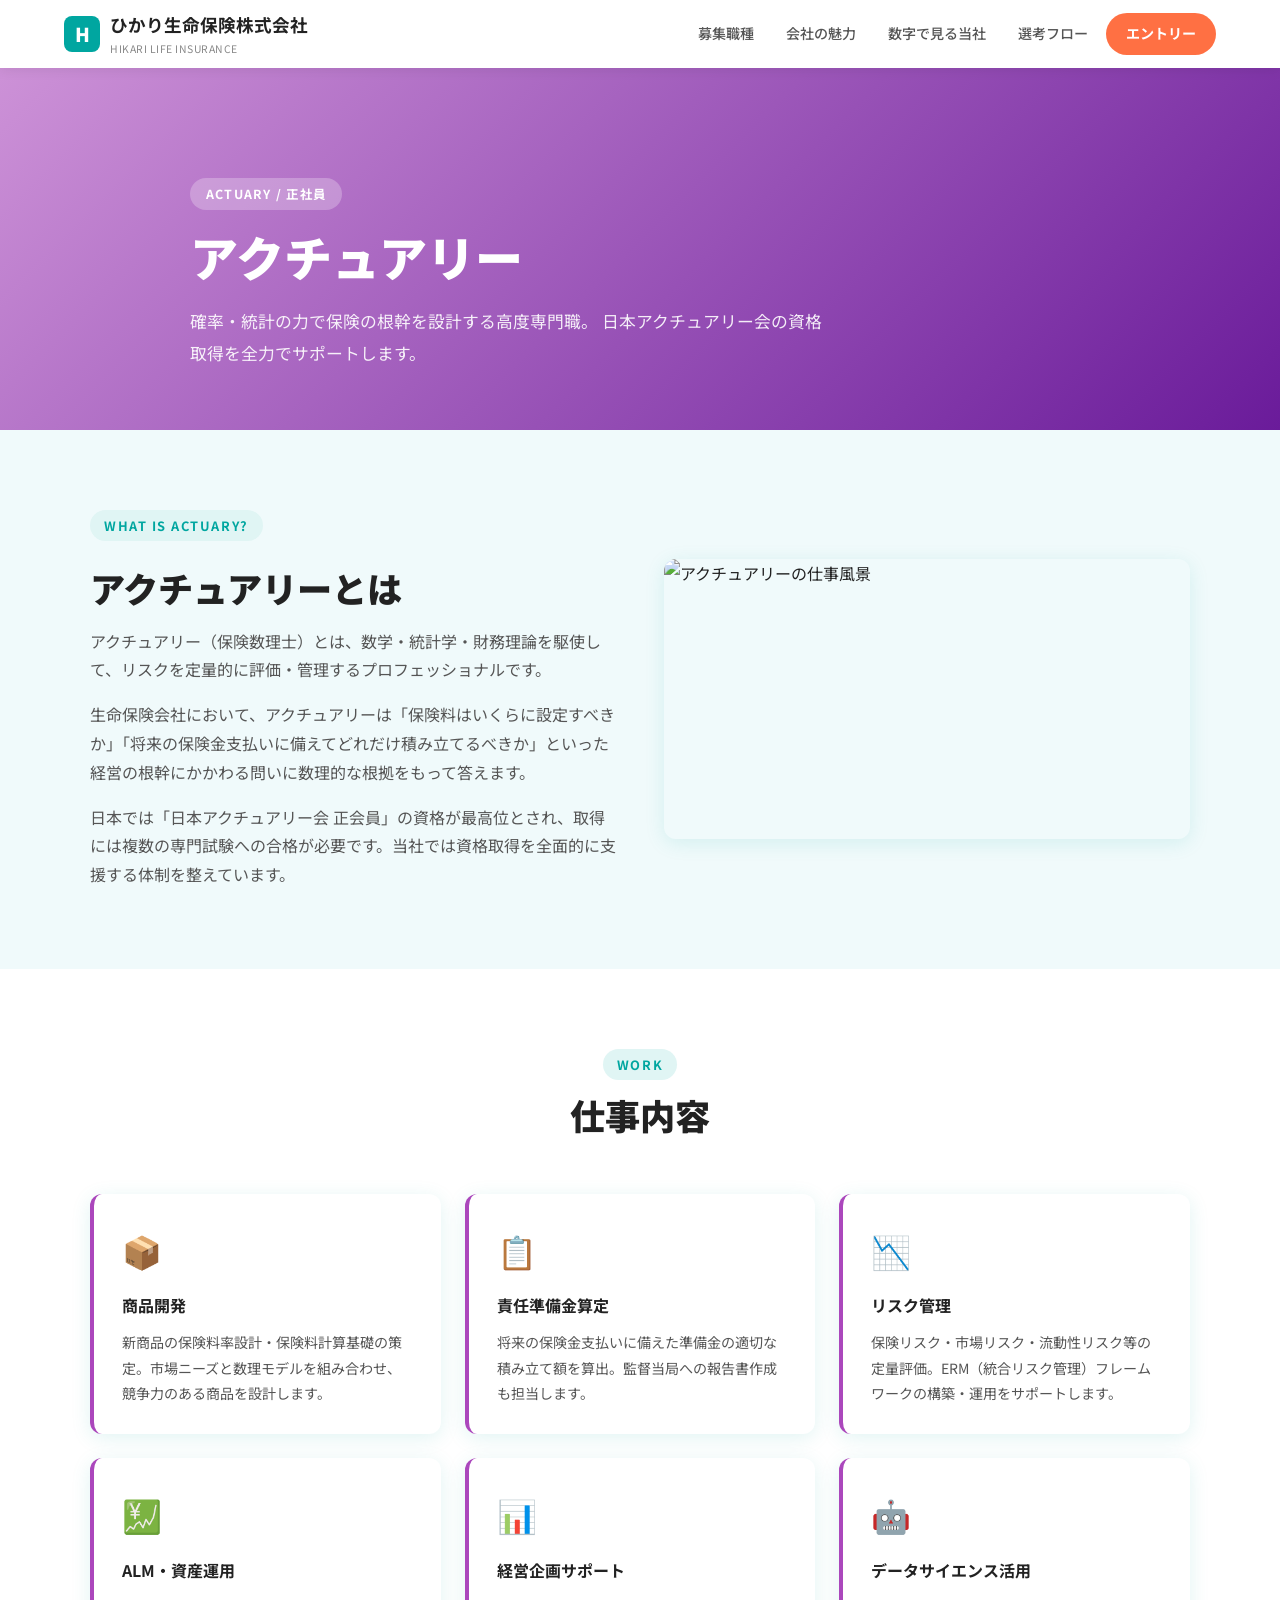
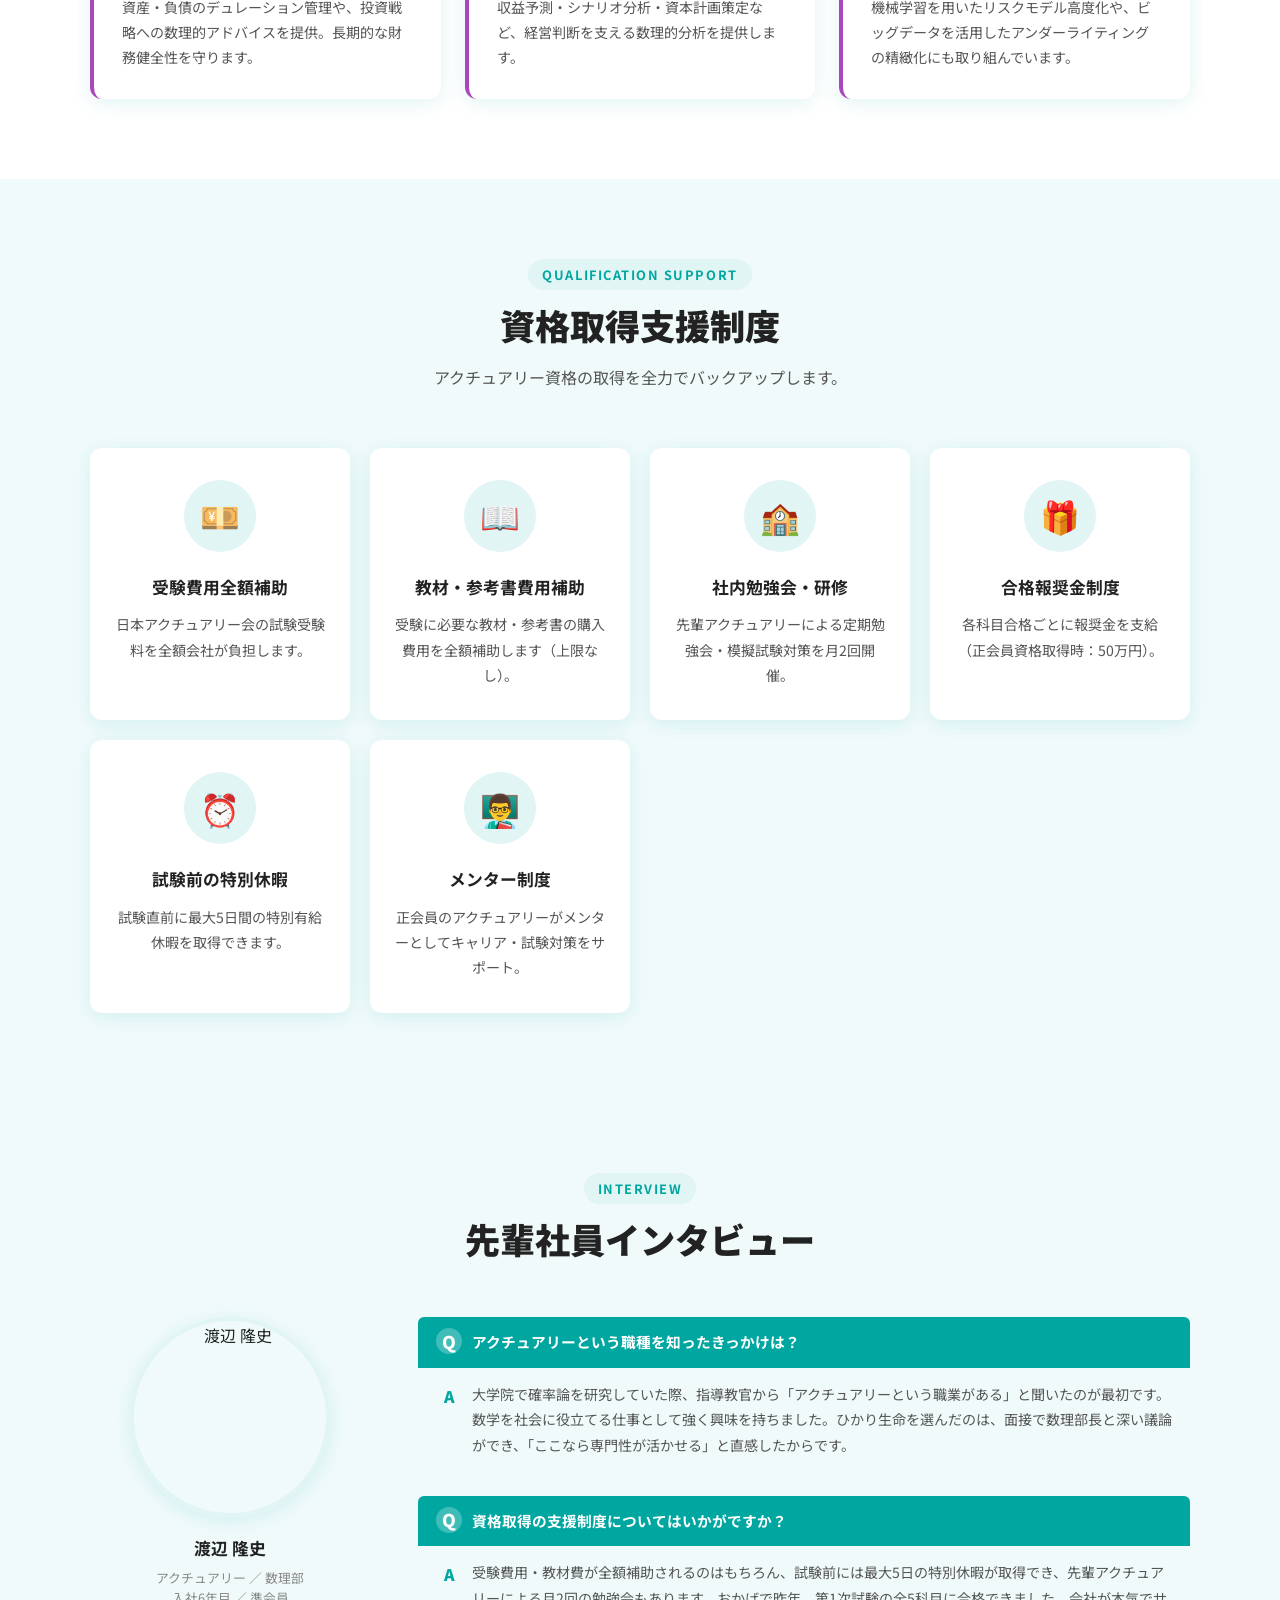
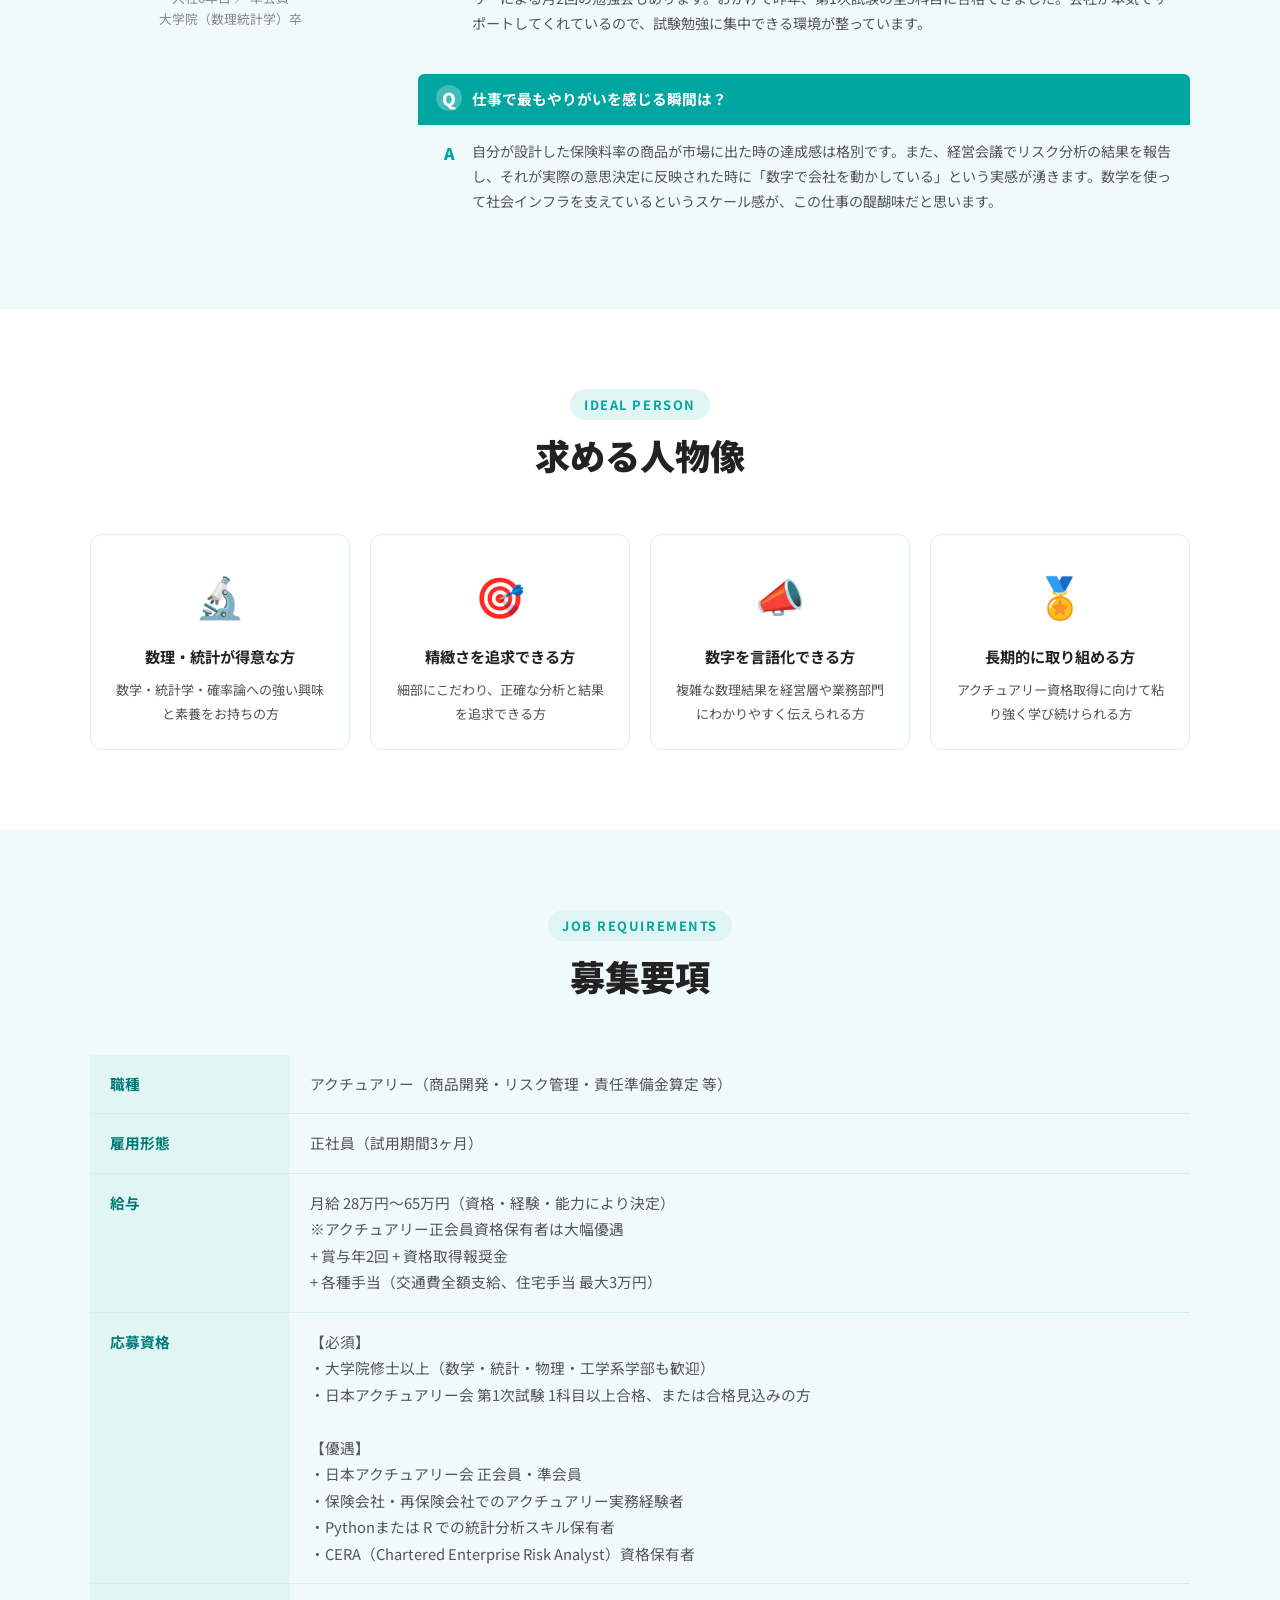
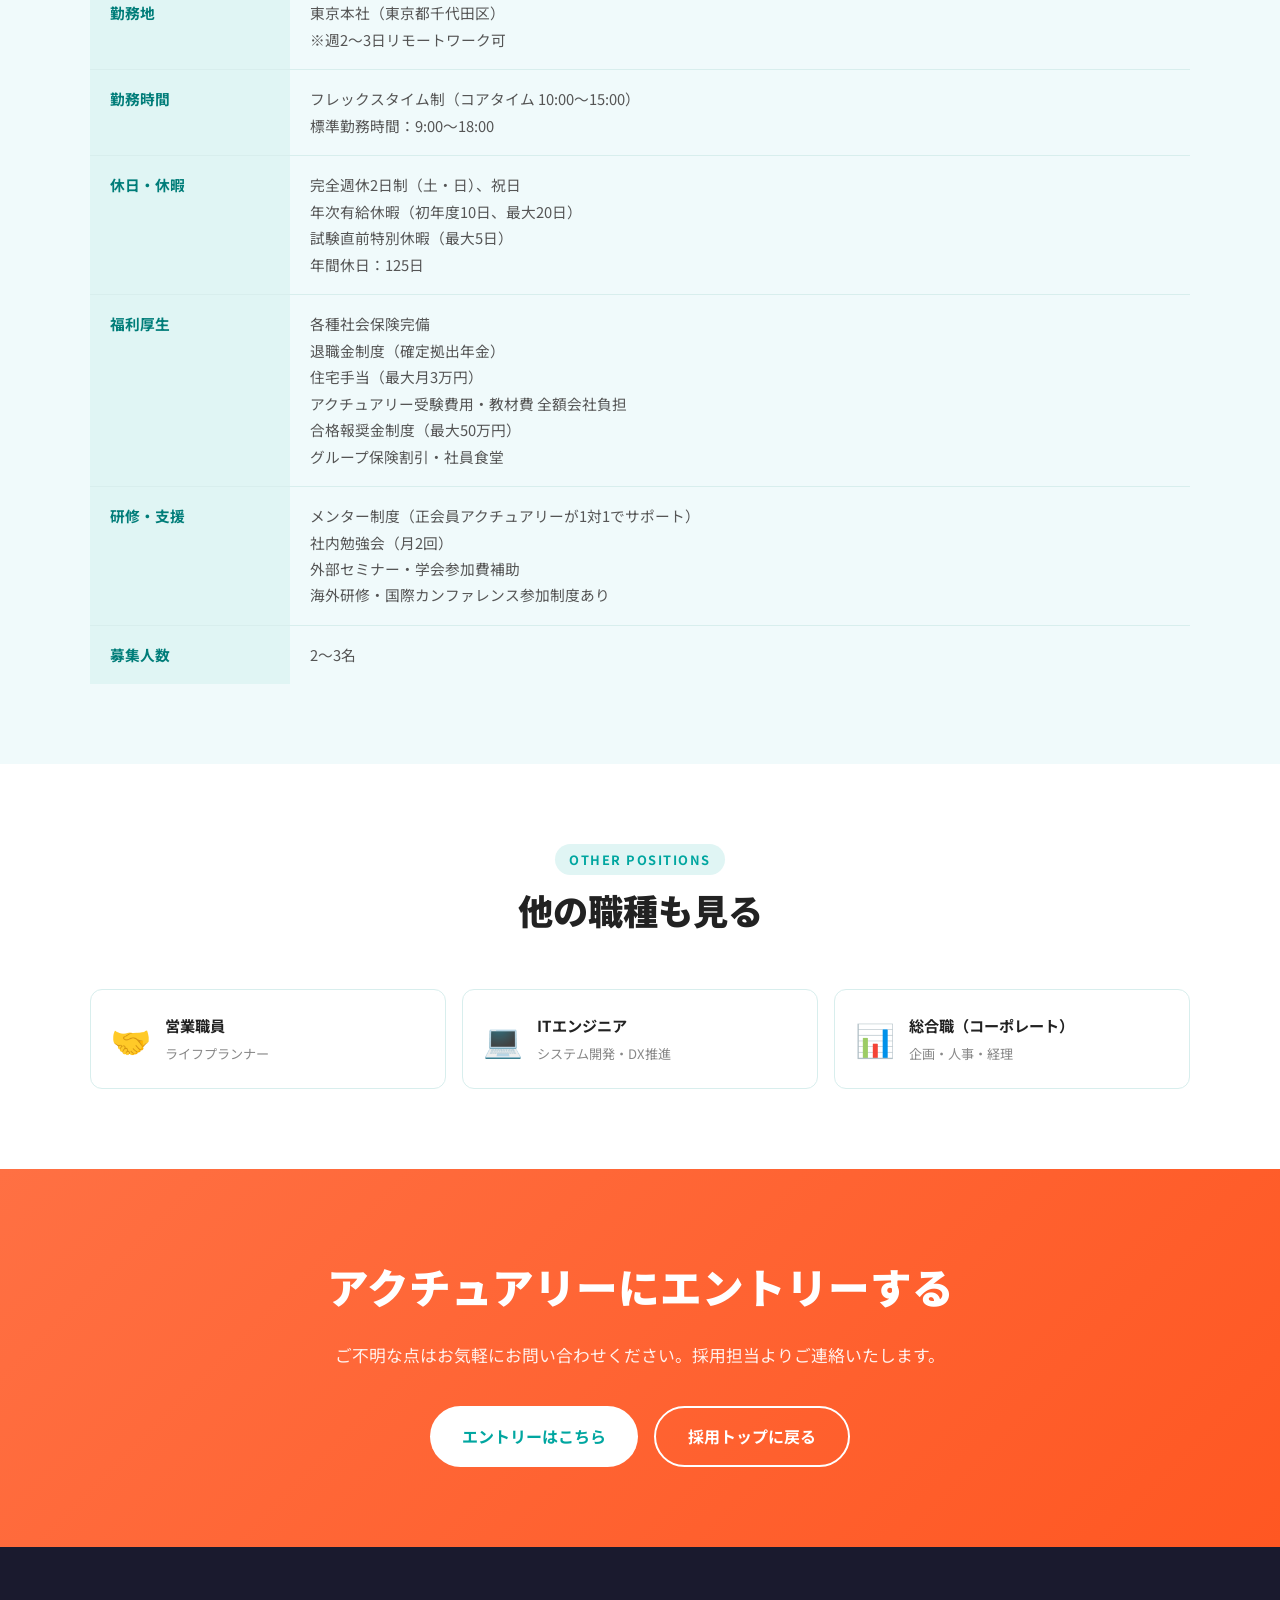
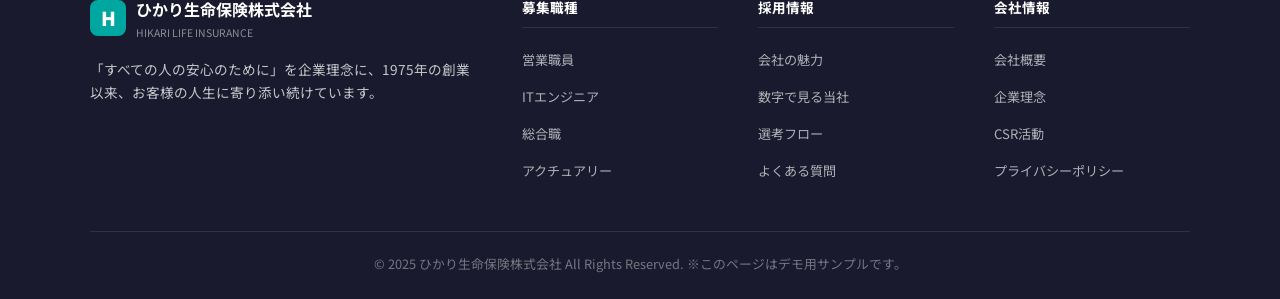
==== commit a62e4009: "第二弾" ====
--- a/actuary.html
+++ b/actuary.html
@@ -73,8 +73,12 @@
             日本では「日本アクチュアリー会 正会員」の資格が最高位とされ、取得には複数の専門試験への合格が必要です。当社では資格取得を全面的に支援する体制を整えています。
           </p>
         </div>
-        <div style="background: linear-gradient(135deg, #CE93D8, #6A1B9A); border-radius: var(--radius); height: 280px; display: flex; align-items: center; justify-content: center; font-size: 7rem;">
-          🔢
+        <div>
+          <img
+            src="https://picsum.photos/seed/data-analysis/800/520"
+            alt="アクチュアリーの仕事風景"
+            class="scene-img"
+          >
         </div>
       </div>
     </div>
@@ -179,6 +183,45 @@
           <div class="appeal-icon">👨‍🏫</div>
           <h3>メンター制度</h3>
           <p>正会員のアクチュアリーがメンターとしてキャリア・試験対策をサポート。</p>
+        </div>
+      </div>
+    </div>
+  </section>
+
+  <!-- 先輩社員インタビュー -->
+  <section class="section section-light">
+    <div class="container">
+      <div class="section-head">
+        <span class="section-label">INTERVIEW</span>
+        <h2 class="section-title">先輩社員インタビュー</h2>
+      </div>
+      <div class="interview-wrap">
+        <div class="interview-photo-col">
+          <img
+            src="https://i.pravatar.cc/400?img=25"
+            alt="渡辺 隆史"
+            class="interview-photo"
+          >
+          <div class="interview-person-name">渡辺 隆史</div>
+          <div class="interview-person-info">
+            アクチュアリー ／ 数理部<br>
+            入社6年目 ／ 準会員<br>
+            大学院（数理統計学）卒
+          </div>
+        </div>
+        <div class="interview-qa">
+          <div class="qa-item">
+            <div class="qa-q">アクチュアリーという職種を知ったきっかけは？</div>
+            <div class="qa-a">大学院で確率論を研究していた際、指導教官から「アクチュアリーという職業がある」と聞いたのが最初です。数学を社会に役立てる仕事として強く興味を持ちました。ひかり生命を選んだのは、面接で数理部長と深い議論ができ、「ここなら専門性が活かせる」と直感したからです。</div>
+          </div>
+          <div class="qa-item">
+            <div class="qa-q">資格取得の支援制度についてはいかがですか？</div>
+            <div class="qa-a">受験費用・教材費が全額補助されるのはもちろん、試験前には最大5日の特別休暇が取得でき、先輩アクチュアリーによる月2回の勉強会もあります。おかげで昨年、第1次試験の全5科目に合格できました。会社が本気でサポートしてくれているので、試験勉強に集中できる環境が整っています。</div>
+          </div>
+          <div class="qa-item">
+            <div class="qa-q">仕事で最もやりがいを感じる瞬間は？</div>
+            <div class="qa-a">自分が設計した保険料率の商品が市場に出た時の達成感は格別です。また、経営会議でリスク分析の結果を報告し、それが実際の意思決定に反映された時に「数字で会社を動かしている」という実感が湧きます。数学を使って社会インフラを支えているというスケール感が、この仕事の醍醐味だと思います。</div>
+          </div>
         </div>
       </div>
     </div>
--- a/css/style.css
+++ b/css/style.css
@@ -1199,3 +1199,309 @@
     align-items: flex-start;
   }
 }
+
+/* ===========================
+   代表メッセージ
+   =========================== */
+
+.rep-message {
+  display: grid;
+  grid-template-columns: 340px 1fr;
+  gap: 60px;
+  align-items: center;
+}
+
+.rep-photo-wrap {
+  position: relative;
+}
+
+.rep-photo {
+  width: 100%;
+  aspect-ratio: 3/4;
+  object-fit: cover;
+  border-radius: var(--radius);
+  box-shadow: var(--shadow-hover);
+}
+
+.rep-name-badge {
+  position: absolute;
+  bottom: -20px;
+  left: 20px;
+  background: var(--primary);
+  color: white;
+  padding: 12px 20px;
+  border-radius: var(--radius-sm);
+  box-shadow: 0 4px 16px rgba(0,166,160,0.3);
+}
+
+.rep-name-badge .title {
+  font-size: 0.72rem;
+  opacity: 0.85;
+  letter-spacing: 0.06em;
+  display: block;
+  margin-bottom: 4px;
+}
+
+.rep-name-badge .name {
+  font-size: 1.1rem;
+  font-weight: 900;
+  letter-spacing: 0.04em;
+}
+
+.rep-text {
+  padding-top: 16px;
+}
+
+.rep-text blockquote {
+  font-size: 1.45rem;
+  font-weight: 900;
+  line-height: 1.5;
+  color: var(--text-dark);
+  margin-bottom: 24px;
+  padding-left: 20px;
+  border-left: 4px solid var(--primary);
+}
+
+.rep-text p {
+  color: var(--text-mid);
+  font-size: 0.95rem;
+  margin-bottom: 14px;
+  line-height: 1.9;
+}
+
+.rep-sig {
+  margin-top: 28px;
+  display: flex;
+  align-items: center;
+  gap: 16px;
+}
+
+.rep-sig img {
+  height: 40px;
+  opacity: 0.6;
+  filter: grayscale(1);
+}
+
+/* ===========================
+   社員の声
+   =========================== */
+
+.voice-grid {
+  display: grid;
+  grid-template-columns: repeat(auto-fit, minmax(300px, 1fr));
+  gap: 28px;
+}
+
+.voice-card {
+  background: var(--white);
+  border-radius: var(--radius);
+  box-shadow: var(--shadow);
+  overflow: hidden;
+  transition: transform var(--transition), box-shadow var(--transition);
+}
+
+.voice-card:hover {
+  transform: translateY(-5px);
+  box-shadow: var(--shadow-hover);
+}
+
+.voice-card-img {
+  width: 100%;
+  height: 200px;
+  object-fit: cover;
+  object-position: top center;
+}
+
+.voice-card-body {
+  padding: 24px;
+}
+
+.voice-dept {
+  display: inline-block;
+  font-size: 0.72rem;
+  font-weight: 700;
+  letter-spacing: 0.08em;
+  padding: 3px 10px;
+  border-radius: 20px;
+  margin-bottom: 12px;
+}
+
+.voice-dept.sales  { background: #FFE0D6; color: #D84315; }
+.voice-dept.it     { background: #DCEEFB; color: #1565C0; }
+.voice-dept.corp   { background: #D0F4F5; color: #00696B; }
+.voice-dept.act    { background: #EDE0F7; color: #6A1B9A; }
+
+.voice-name {
+  font-size: 1rem;
+  font-weight: 700;
+  color: var(--text-dark);
+  margin-bottom: 4px;
+}
+
+.voice-profile {
+  font-size: 0.78rem;
+  color: var(--text-light);
+  margin-bottom: 14px;
+}
+
+.voice-quote {
+  font-size: 0.88rem;
+  color: var(--text-mid);
+  line-height: 1.8;
+  position: relative;
+  padding-left: 16px;
+  border-left: 3px solid var(--primary-light);
+}
+
+/* ===========================
+   職場写真（バナー）
+   =========================== */
+
+.scene-img {
+  width: 100%;
+  height: 280px;
+  object-fit: cover;
+  border-radius: var(--radius);
+  box-shadow: var(--shadow);
+}
+
+/* ===========================
+   先輩社員インタビュー
+   =========================== */
+
+.interview-wrap {
+  display: grid;
+  grid-template-columns: 280px 1fr;
+  gap: 48px;
+  align-items: start;
+}
+
+.interview-photo-col {
+  text-align: center;
+}
+
+.interview-photo {
+  width: 200px;
+  height: 200px;
+  border-radius: 50%;
+  object-fit: cover;
+  object-position: top center;
+  margin: 0 auto 16px;
+  border: 4px solid var(--primary-light);
+  box-shadow: var(--shadow);
+}
+
+.interview-person-name {
+  font-size: 1.05rem;
+  font-weight: 700;
+  color: var(--text-dark);
+  margin-bottom: 4px;
+}
+
+.interview-person-info {
+  font-size: 0.8rem;
+  color: var(--text-light);
+  line-height: 1.6;
+}
+
+.interview-qa {
+  display: flex;
+  flex-direction: column;
+  gap: 24px;
+}
+
+.qa-item {
+  border-radius: var(--radius-sm);
+  overflow: hidden;
+}
+
+.qa-q {
+  background: var(--primary);
+  color: white;
+  padding: 12px 18px;
+  font-size: 0.92rem;
+  font-weight: 700;
+  display: flex;
+  gap: 10px;
+  align-items: flex-start;
+}
+
+.qa-q::before {
+  content: 'Q';
+  font-size: 1.1rem;
+  font-weight: 900;
+  flex-shrink: 0;
+  background: rgba(255,255,255,0.25);
+  width: 26px;
+  height: 26px;
+  border-radius: 50%;
+  display: flex;
+  align-items: center;
+  justify-content: center;
+  margin-top: -1px;
+}
+
+.qa-a {
+  background: var(--bg-light);
+  padding: 14px 18px;
+  font-size: 0.88rem;
+  color: var(--text-mid);
+  line-height: 1.8;
+  display: flex;
+  gap: 10px;
+  align-items: flex-start;
+}
+
+.qa-a::before {
+  content: 'A';
+  font-size: 1rem;
+  font-weight: 900;
+  color: var(--primary);
+  flex-shrink: 0;
+  width: 26px;
+  text-align: center;
+}
+
+/* ===========================
+   レスポンシブ（追加分）
+   =========================== */
+
+@media (max-width: 900px) {
+  .rep-message {
+    grid-template-columns: 1fr;
+    gap: 48px;
+  }
+
+  .rep-photo-wrap {
+    max-width: 320px;
+    margin: 0 auto;
+  }
+
+  .interview-wrap {
+    grid-template-columns: 1fr;
+  }
+
+  .interview-photo-col {
+    display: flex;
+    align-items: center;
+    gap: 20px;
+    text-align: left;
+  }
+
+  .interview-photo {
+    width: 100px;
+    height: 100px;
+    margin: 0;
+    flex-shrink: 0;
+  }
+}
+
+@media (max-width: 640px) {
+  .voice-grid {
+    grid-template-columns: 1fr;
+  }
+
+  .rep-text blockquote {
+    font-size: 1.2rem;
+  }
+}
